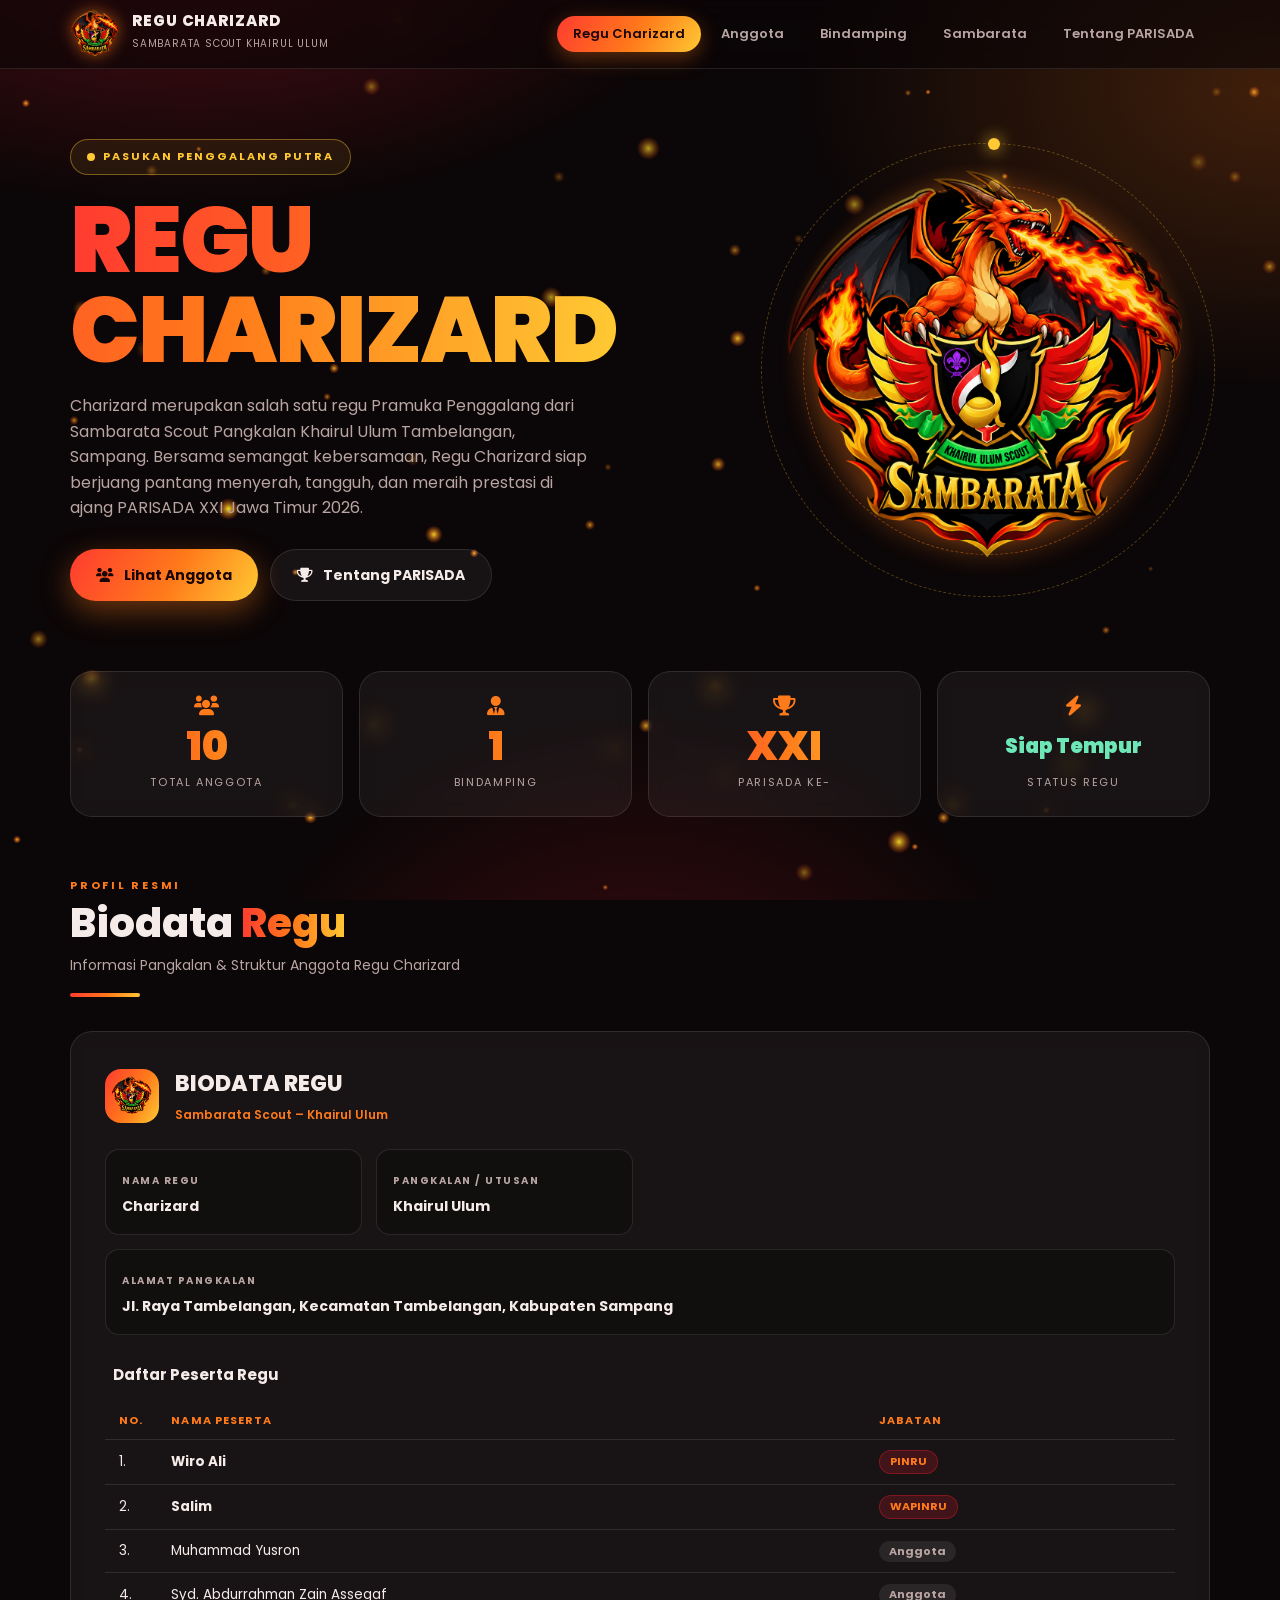
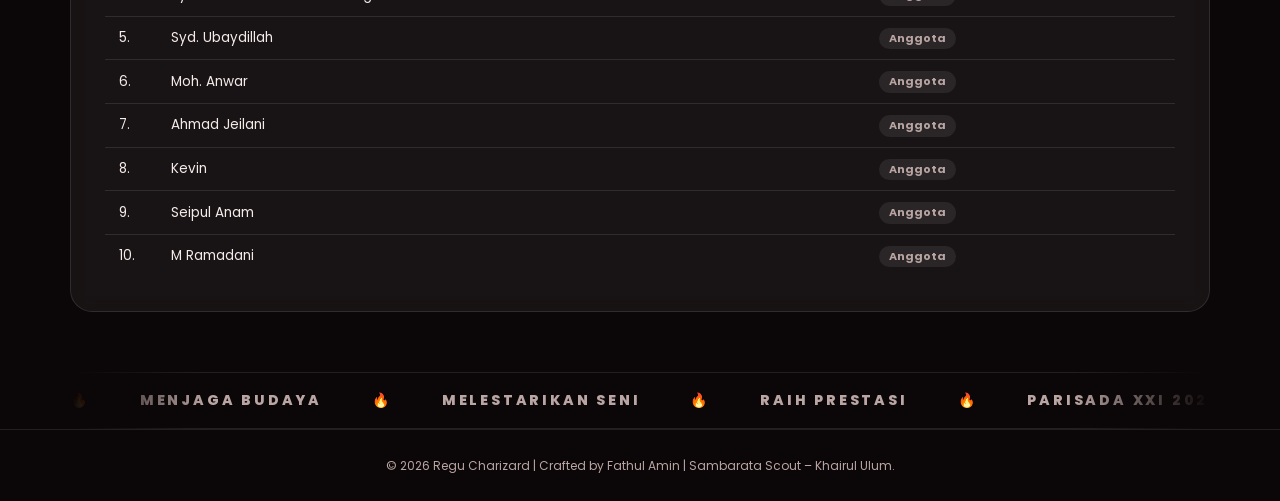
==== index.html @ d1246d8a "Initial commit website Regu Charizard" ====
<!DOCTYPE html>
<html lang="id">
<head>
<meta charset="UTF-8">
<meta name="viewport" content="width=device-width, initial-scale=1.0">
<title>Regu Charizard - PARISADA XXI</title>
<link rel="preconnect" href="https://fonts.googleapis.com">
<link rel="preconnect" href="https://fonts.gstatic.com" crossorigin>
<link href="https://fonts.googleapis.com/css2?family=Poppins:wght@400;500;600;700;800;900&display=swap" rel="stylesheet">
<link href="https://cdnjs.cloudflare.com/ajax/libs/font-awesome/6.0.0/css/all.min.css" rel="stylesheet">
<link rel="icon" type="image/png" href="assets/logo.png">
<link rel="stylesheet" href="assets/style.css">
<style>
  .regu-table {
    width: 100%;
    border-collapse: collapse;
    margin-top: 15px;
    font-size: 13.5px;
  }
  .regu-table th, .regu-table td {
    padding: 10px 14px;
    text-align: left;
    border-bottom: 1px solid var(--line);
  }
  .regu-table th {
    color: var(--orange);
    font-weight: 700;
    text-transform: uppercase;
    font-size: 11px;
    letter-spacing: 0.1em;
  }
  .regu-table tr:last-child td {
    border-bottom: none;
  }
  .regu-table .badge-role {
    display: inline-block;
    padding: 2px 10px;
    border-radius: 999px;
    font-size: 11px;
    font-weight: 700;
    background: rgba(255, 255, 255, 0.08);
    color: var(--muted);
  }
  .regu-table .pinru {
    background: rgba(225, 29, 46, 0.2);
    color: var(--orange);
    border: 1px solid rgba(225, 29, 46, 0.4);
  }
</style>
</head>
<body data-page="index.html">
<main class="wrap">
  <section class="hero">
    <div>
      <span class="badge reveal"><i></i> PASUKAN PENGGALANG PUTRA</span>
      <h1 class="reveal" style="--d:100ms"><span class="grad-text">REGU<br>CHARIZARD</span></h1>
      <p class="lead reveal" style="--d:200ms">Charizard merupakan salah satu regu Pramuka Penggalang dari Sambarata Scout
         Pangkalan Khairul Ulum Tambelangan, Sampang. Bersama semangat kebersamaan, Regu Charizard siap berjuang pantang menyerah, 
         tangguh, dan meraih prestasi di ajang PARISADA XXI Jawa Timur 2026.</p>
      <div class="cta reveal" style="--d:300ms">
        <a class="btn primary" href="anggota.html"><i class="fa-solid fa-users"></i> Lihat Anggota</a>
        <a class="btn ghost" href="parisada.html"><i class="fa-solid fa-trophy"></i> Tentang PARISADA</a>
      </div>
    </div>
    <div class="orb reveal" style="--d:200ms"><div class="glow"></div><div class="ring r1"></div><div class="ring r2"></div><img class="core logo-hero" src="assets/logo.png" alt="Logo Regu Charizard"></div>
  </section>

  <section class="stats">
    <div class="glass stat reveal"><i class="fa-solid fa-users"></i><div class="num grad-text" data-count="10">0</div><div class="lbl">Total Anggota</div></div>
    <div class="glass stat reveal" style="--d:100ms"><i class="fa-solid fa-user-tie"></i><div class="num grad-text" data-count="1">0</div><div class="lbl">Bindamping</div></div>
    <div class="glass stat reveal" style="--d:200ms"><i class="fa-solid fa-trophy"></i><div class="num grad-text">XXI</div><div class="lbl">PARISADA Ke-</div></div>
    <div class="glass stat reveal" style="--d:300ms"><i class="fa-solid fa-bolt"></i><div class="num" style="font-size:20px;line-height:40px;color:#6ee7b7">Siap Tempur</div><div class="lbl">Status Regu</div></div>
  </section>

  <!-- Section Biodata Regu -->
  <div class="sec-head reveal" style="margin-top:60px">
    <div class="eyebrow">Profil Resmi</div>
    <h2>Biodata <span class="grad-text">Regu</span></h2>
    <p>Informasi Pangkalan &amp; Struktur Anggota Regu Charizard</p>
  </div>

  <article class="glass about reveal" data-tilt="off">
    <div class="about-head">
      <div class="ico">
        <img src="assets/logo.png" alt="Logo Regu Charizard" style="width:100%; height:100%; object-fit:contain; padding:6px;">
      </div>
      <div>
        <h3>BIODATA REGU</h3>
        <span>Sambarata Scout – Khairul Ulum</span>
      </div>
    </div>

    <div class="grid facts">
      <div class="fact"><small>Nama Regu</small><b>Charizard</b></div>
      <div class="fact"><small>Pangkalan / Utusan</small><b>Khairul Ulum</b></div>
      <div class="fact" style="grid-column: 1 / -1;"><small>Alamat Pangkalan</small><b>Jl. Raya Tambelangan, Kecamatan Tambelangan, Kabupaten Sampang</b></div>
    </div>

    <div style="margin-top:28px; overflow-x:auto;">
      <h4 style="font-size:15px; font-weight:700; color:var(--text); margin-bottom:10px;"><i class="fa-solid fa-users-rectangle" style="color:var(--orange); margin-right:8px;"></i>Daftar Peserta Regu</h4>
      <table class="regu-table">
        <thead>
          <tr>
            <th style="width: 50px;">No.</th>
            <th>Nama Peserta</th>
            <th>Jabatan</th>
          </tr>
        </thead>
        <tbody>
          <tr><td>1.</td><td><b>Wiro Ali</b></td><td><span class="badge-role pinru">PINRU</span></td></tr>
          <tr><td>2.</td><td><b>Salim</b></td><td><span class="badge-role pinru">WAPINRU</span></td></tr>
          <tr><td>3.</td><td>Muhammad Yusron</td><td><span class="badge-role">Anggota</span></td></tr>
          <tr><td>4.</td><td>Syd. Abdurrahman Zain Assegaf</td><td><span class="badge-role">Anggota</span></td></tr>
          <tr><td>5.</td><td>Syd. Ubaydillah</td><td><span class="badge-role">Anggota</span></td></tr>
          <tr><td>6.</td><td>Moh. Anwar</td><td><span class="badge-role">Anggota</span></td></tr>
          <tr><td>7.</td><td>Ahmad Jeilani</td><td><span class="badge-role">Anggota</span></td></tr>
          <tr><td>8.</td><td>Kevin</td><td><span class="badge-role">Anggota</span></td></tr>
          <tr><td>9.</td><td>Seipul Anam</td><td><span class="badge-role">Anggota</span></td></tr>
          <tr><td>10.</td><td>M Ramadani</td><td><span class="badge-role">Anggota</span></td></tr>
        </tbody>
      </table>
    </div>
  </article>

  <div class="marquee"><div>
    <span><b>🔥</b>MENJAGA BUDAYA</span><span><b>🔥</b>MELESTARIKAN SENI</span><span><b>🔥</b>RAIH PRESTASI</span><span><b>🔥</b>PARISADA XXI 2026</span><span><b>🔥</b>JAWA TIMUR</span>
    <span><b>🔥</b>MENJAGA BUDAYA</span><span><b>🔥</b>MELESTARIKAN SENI</span><span><b>🔥</b>RAIH PRESTASI</span><span><b>🔥</b>PARISADA XXI 2026</span><span><b>🔥</b>JAWA TIMUR</span>
  </div></div>
</main>

<script src="assets/app.js"></script>
</body>
</html>
---- assets/style.css ----
:root{
  --bg:#0b0607; --bg2:#150a0c; --card:rgba(255,255,255,.055); --line:rgba(255,255,255,.1);
  --red:#e11d2e; --orange:#ff7a1a; --yellow:#ffc933; --text:#f5ecea; --muted:#b9a5a3;
  --grad:linear-gradient(120deg,#ff3b30,#ff7a1a 55%,#ffc933);
}
*{box-sizing:border-box;margin:0;padding:0}
html{scroll-behavior:smooth}
body{font-family:'Poppins',system-ui,sans-serif;background:var(--bg);color:var(--text);min-height:100vh;overflow-x:hidden;line-height:1.6}
body::before{content:"";position:fixed;inset:0;z-index:-2;
  background:radial-gradient(900px 500px at 15% -10%,rgba(225,29,46,.35),transparent 60%),
             radial-gradient(800px 500px at 100% 10%,rgba(255,122,26,.22),transparent 60%),
             radial-gradient(700px 600px at 50% 120%,rgba(225,29,46,.25),transparent 60%),var(--bg)}
#embers{position:fixed;inset:0;z-index:-1;pointer-events:none}
a{color:inherit;text-decoration:none}
.wrap{max-width:1180px;margin:0 auto;padding:0 20px}
.grad-text{background-image:linear-gradient(90deg,#ff3b30,#ff7a1a,#ffc933,#ff7a1a,#ff3b30);-webkit-background-clip:text;background-clip:text;color:transparent;background-size:200% auto;animation:shine 5s linear infinite}
@keyframes shine{to{background-position:200% center}}

/* progress bar */
#progress{position:fixed;top:0;left:0;height:3px;width:0;background:var(--grad);z-index:100;box-shadow:0 0 12px var(--orange)}

/* page transition */
.curtain{position:fixed;inset:0;background:var(--bg);z-index:200;pointer-events:none;animation:curtainOut .7s .05s cubic-bezier(.7,0,.2,1) forwards;transform-origin:top}
.curtain::after{content:"🔥";position:absolute;inset:0;display:grid;place-items:center;font-size:56px;animation:pulse .6s ease}
@keyframes curtainOut{to{transform:scaleY(0)}}
@keyframes pulse{0%{transform:scale(.6);opacity:0}50%{opacity:1}100%{transform:scale(1.2);opacity:0}}
.curtain.leave{animation:curtainIn .4s cubic-bezier(.7,0,.2,1) forwards;transform-origin:bottom;transform:scaleY(0)}
@keyframes curtainIn{to{transform:scaleY(1)}}

/* header */
header.nav{position:sticky;top:0;z-index:90;backdrop-filter:blur(14px);background:rgba(11,6,7,.65);border-bottom:1px solid var(--line)}
.nav .wrap{display:flex;align-items:center;justify-content:space-between;height:68px}
.brand{display:flex;align-items:center;gap:12px}
.logo{width:42px;height:42px;border-radius:50%;background:var(--grad);display:grid;place-items:center;font-size:20px;box-shadow:0 0 0 0 rgba(255,122,26,.6);animation:ring 2.4s infinite}
@keyframes ring{70%{box-shadow:0 0 0 14px rgba(255,122,26,0)}100%{box-shadow:0 0 0 0 rgba(255,122,26,0)}}
.brand b{display:block;font-weight:800;letter-spacing:.06em;font-size:15px;line-height:1.1}
.brand small{font-size:10px;color:var(--muted);letter-spacing:.08em}
.menu{display:flex;gap:4px;position:relative}
.menu a{padding:8px 16px;border-radius:999px;font-size:13px;font-weight:600;color:var(--muted);transition:.25s}
.menu a:hover{color:#fff;background:rgba(255,255,255,.07)}
.menu a.active{color:#1a0507;background:var(--grad);box-shadow:0 6px 20px rgba(255,122,26,.35)}
#burger{display:none;background:none;border:1px solid var(--line);color:#fff;width:42px;height:42px;border-radius:12px;font-size:18px;cursor:pointer}
@media(max-width:820px){
  #burger{display:block}
  .menu{position:absolute;top:76px;left:16px;right:16px;flex-direction:column;background:rgba(20,10,12,.96);border:1px solid var(--line);border-radius:18px;padding:10px;
        opacity:0;transform:translateY(-10px) scale(.98);pointer-events:none;transition:.25s}
  .menu.open{opacity:1;transform:none;pointer-events:auto}
  .menu a{padding:12px 16px;border-radius:12px}
}

main{padding:72px 0 90px}
.sec-head{margin-bottom:34px}
.sec-head .eyebrow{font-size:11px;font-weight:700;letter-spacing:.25em;color:var(--orange);text-transform:uppercase}
.sec-head h2{font-size:clamp(26px,4vw,40px);font-weight:800;line-height:1.15;margin-top:6px}
.sec-head p{color:var(--muted);font-size:14px;margin-top:8px;max-width:620px}
.sec-head::after{content:"";display:block;width:70px;height:4px;border-radius:4px;background:var(--grad);margin-top:16px;animation:grow 1s ease both}
@keyframes grow{from{width:0}}

/* glass card + glow follow */
.glass{position:relative;background:var(--card);border:1px solid var(--line);border-radius:22px;backdrop-filter:blur(10px);overflow:hidden;
  transition:transform .25s ease,border-color .3s,box-shadow .3s;transform-style:preserve-3d;will-change:transform}
.glass::before{content:"";position:absolute;inset:0;background:radial-gradient(380px circle at var(--mx,50%) var(--my,0%),rgba(255,122,26,.22),transparent 45%);opacity:0;transition:opacity .3s;pointer-events:none}
.glass:hover{border-color:rgba(255,122,26,.5);box-shadow:0 20px 50px -15px rgba(225,29,46,.45)}
.glass:hover::before{opacity:1}

/* reveal */
.reveal{opacity:0;transform:translateY(34px) scale(.97);transition:opacity .8s cubic-bezier(.2,.7,.2,1),transform .8s cubic-bezier(.2,.7,.2,1);transition-delay:var(--d,0ms)}
.reveal.in{opacity:1;transform:none}

/* HERO */
.hero{position:relative;padding:70px 0 40px;display:grid;grid-template-columns:1.2fr .8fr;gap:30px;align-items:center}
.badge{display:inline-flex;align-items:center;gap:8px;font-size:11px;font-weight:700;letter-spacing:.18em;padding:8px 16px;border-radius:999px;border:1px solid rgba(255,201,51,.4);color:var(--yellow);background:rgba(255,201,51,.08)}
.badge i{width:8px;height:8px;border-radius:50%;background:var(--yellow);animation:blink 1.4s infinite}
@keyframes blink{50%{opacity:.2}}
.hero h1{font-size:clamp(44px,8vw,92px);line-height:.98;font-weight:900;letter-spacing:-.02em;margin:20px 0 18px}
.hero p.lead{color:var(--muted);max-width:520px;font-size:16px}
.cta{display:flex;gap:12px;flex-wrap:wrap;margin-top:28px}
.btn{display:inline-flex;align-items:center;gap:10px;padding:14px 26px;border-radius:999px;font-weight:700;font-size:14px;transition:.25s;position:relative;overflow:hidden}
.btn.primary{background:var(--grad);color:#1a0507;box-shadow:0 10px 30px rgba(255,122,26,.4)}
.btn.primary:hover{transform:translateY(-3px) scale(1.03);box-shadow:0 16px 40px rgba(255,122,26,.55)}
.btn.ghost{border:1px solid var(--line);background:rgba(255,255,255,.05)}
.btn.ghost:hover{background:rgba(255,255,255,.12);transform:translateY(-3px)}
.btn::after{content:"";position:absolute;top:0;left:-120%;width:60%;height:100%;background:linear-gradient(100deg,transparent,rgba(255,255,255,.5),transparent);transform:skewX(-20deg);animation:sweep 3.5s infinite}
@keyframes sweep{to{left:160%}}

.orb{position:relative;aspect-ratio:1;max-width:420px;margin:auto;display:grid;place-items:center;width:100%}
.orb .core{font-size:clamp(110px,18vw,190px);filter:drop-shadow(0 0 40px rgba(255,122,26,.8));animation:float 4s ease-in-out infinite;z-index:2}
.orb .ring{position:absolute;border-radius:50%;border:1px dashed rgba(255,122,26,.45);animation:spin 18s linear infinite}
.orb .r1{inset:6%}.orb .r2{inset:-4%;border-color:rgba(255,201,51,.3);animation-duration:28s;animation-direction:reverse}
.orb .ring::after{content:"";position:absolute;top:-6px;left:50%;width:12px;height:12px;border-radius:50%;background:var(--yellow);box-shadow:0 0 16px var(--yellow)}
.orb .glow{position:absolute;inset:15%;border-radius:50%;background:radial-gradient(circle,rgba(255,90,20,.55),transparent 65%);filter:blur(20px);animation:breathe 3s ease-in-out infinite}
@keyframes float{50%{transform:translateY(-18px) rotate(-3deg)}}
@keyframes spin{to{transform:rotate(360deg)}}
@keyframes breathe{50%{transform:scale(1.25);opacity:.7}}

.stats{display:grid;grid-template-columns:repeat(4,1fr);gap:16px;margin-top:30px}
.stat{padding:24px;text-align:center}
.stat .num{font-size:40px;font-weight:900;line-height:1}
.stat .lbl{font-size:11px;letter-spacing:.15em;text-transform:uppercase;color:var(--muted);margin-top:8px}
.stat i{color:var(--orange);font-size:20px;margin-bottom:10px;display:block}
@media(max-width:820px){.hero{grid-template-columns:1fr;text-align:center;padding-top:30px}.hero p.lead{margin:auto}.cta{justify-content:center}.orb{max-width:260px;order:-1}.stats{grid-template-columns:repeat(2,1fr)}}

.marquee{overflow:hidden;margin-top:60px;border-block:1px solid var(--line);padding:16px 0;mask-image:linear-gradient(90deg,transparent,#000 12%,#000 88%,transparent)}
.marquee div{display:flex;gap:50px;width:max-content;animation:scroll 28s linear infinite;font-weight:800;letter-spacing:.2em;font-size:14px;color:var(--muted);white-space:nowrap}
.marquee span b{color:var(--orange);margin-right:50px}
@keyframes scroll{to{transform:translateX(-50%)}}

/* members */
.grid{display:grid;gap:22px}
.members{grid-template-columns:repeat(auto-fill,minmax(285px,1fr))}
.member .top{height:96px;padding:14px;display:flex;justify-content:space-between;align-items:flex-start;background:linear-gradient(135deg,var(--c1,#e11d2e),var(--c2,#ff7a1a))}
.member .no{font-weight:800;font-size:13px;background:rgba(0,0,0,.3);padding:3px 10px;border-radius:8px}
.member .role{font-weight:800;font-size:11px;letter-spacing:.1em;background:#fff;color:#1a0507;padding:4px 12px;border-radius:999px}
.member .body{padding:0 22px 24px;margin-top:-56px;position:relative}
.photo{width:92px;height:122px;margin:0 auto;border-radius:16px;border:3px solid #1a0d0f;background:linear-gradient(160deg,#3a1418,#1b0a0c);display:grid;place-items:center;color:var(--muted);font-size:30px;box-shadow:0 14px 30px rgba(0,0,0,.5);overflow:hidden;position:relative}
.photo img{width:100%;height:100%;object-fit:cover}
.photo small{font-size:10px;display:block;text-align:center;letter-spacing:.1em}
.member h3{text-align:center;font-size:18px;font-weight:700;margin-top:14px}
.member .sub{display:block;text-align:center;font-size:12px;color:var(--orange);font-weight:600;margin-top:2px}
.info{margin-top:16px;padding:14px;border-radius:14px;background:rgba(0,0,0,.25);border:1px solid var(--line);font-size:12.5px;color:var(--muted);display:grid;gap:10px}
.info p{display:flex;gap:10px}.info i{color:var(--orange);width:16px;margin-top:4px;text-align:center}.info strong{color:var(--text);font-weight:600}
.member.empty{opacity:.75}.member.empty h3{color:var(--muted)}

/* bindamping */
.profile{display:grid;grid-template-columns:auto 1fr;gap:36px;padding:38px;align-items:center}
.profile .photo{width:170px;height:220px;margin:0;font-size:50px}
.profile h3{font-size:clamp(24px,4vw,34px);font-weight:800;margin:10px 0 18px}
.tag{display:inline-block;font-size:11px;font-weight:700;letter-spacing:.12em;padding:6px 14px;border-radius:999px;background:rgba(225,29,46,.18);border:1px solid rgba(225,29,46,.5);color:#ff8b94}
.info.cols{grid-template-columns:1fr 1fr}.info.cols .full{grid-column:1/-1}
@media(max-width:700px){.profile{grid-template-columns:1fr;text-align:center;justify-items:center;padding:26px}.info.cols{grid-template-columns:1fr;text-align:left}}

/* sambarata */
.banner{padding:46px;background:linear-gradient(135deg,rgba(255,255,255,.05),rgba(225,29,46,.18))}
.banner .shield{font-size:60px;display:inline-block;animation:float 4s ease-in-out infinite;filter:drop-shadow(0 0 20px rgba(255,201,51,.6))}
.banner h3{font-size:clamp(22px,4vw,34px);font-weight:800;margin:14px 0}
.banner p{color:var(--muted);max-width:680px}
.motto{margin-top:30px;padding:26px;text-align:center;border-radius:18px;border:1px dashed rgba(255,201,51,.5);background:rgba(255,201,51,.06)}
.motto small{letter-spacing:.25em;font-size:11px;color:var(--muted);font-weight:700}
.motto q{display:block;font-size:clamp(18px,3vw,26px);font-style:italic;font-weight:800;margin-top:6px;color:var(--yellow);quotes:"“" "”"}
.pillars{grid-template-columns:repeat(auto-fit,minmax(220px,1fr));margin-top:26px}
.pillar{padding:26px}.pillar i{font-size:26px;color:var(--orange);margin-bottom:12px;display:block}.pillar h4{font-weight:700}.pillar p{font-size:13px;color:var(--muted)}

/* parisada */
.about{padding:34px}
.about .ico{width:54px;height:54px;border-radius:16px;background:var(--grad);display:grid;place-items:center;font-size:22px;color:#1a0507}
.about-head{display:flex;gap:16px;align-items:center;margin-bottom:16px}
.about-head h3{font-size:22px;font-weight:800}.about-head span{font-size:12px;color:var(--orange);font-weight:600}
.about p{color:var(--muted);font-size:14.5px}
.facts{grid-template-columns:repeat(auto-fit,minmax(210px,1fr));margin-top:22px;gap:14px}
.fact{padding:16px;border-radius:14px;background:rgba(0,0,0,.25);border:1px solid var(--line)}
.fact small{font-size:10px;letter-spacing:.15em;text-transform:uppercase;color:var(--muted);font-weight:700}.fact b{display:block;font-size:14px;margin-top:4px}
.timeline{position:relative;margin-top:20px;padding-left:34px}
.timeline::before{content:"";position:absolute;left:11px;top:6px;bottom:6px;width:2px;background:linear-gradient(var(--orange),rgba(255,122,26,0));}
.tl{position:relative;margin-bottom:26px}
.tl::before{content:"";position:absolute;left:-30px;top:30px;width:14px;height:14px;border-radius:50%;background:var(--bg);border:3px solid var(--orange)}
.tl.now::before{background:var(--yellow);border-color:var(--yellow);animation:ring 2s infinite;box-shadow:0 0 0 0 rgba(255,201,51,.6)}
.tl .glass{padding:24px;display:flex;justify-content:space-between;gap:20px;flex-wrap:wrap;align-items:center}
.tl.now .glass{border-color:rgba(255,201,51,.6);background:linear-gradient(135deg,rgba(255,122,26,.18),rgba(255,255,255,.05))}
.year{font-weight:900;font-size:13px;letter-spacing:.14em;color:var(--orange)}
.tl h4{font-size:22px;font-weight:800;margin:2px 0}
.tl .meta{font-size:12.5px;color:var(--muted)}
.chips{display:flex;gap:8px;flex-wrap:wrap}
.chip{font-size:12px;font-weight:700;padding:7px 14px;border-radius:999px;border:1px solid var(--line);background:rgba(255,255,255,.06)}
.chip.gold{background:rgba(255,201,51,.14);border-color:rgba(255,201,51,.5);color:var(--yellow)}
.chip.red{background:rgba(225,29,46,.16);border-color:rgba(225,29,46,.5);color:#ff8b94}
.chip.blue{background:rgba(70,140,255,.14);border-color:rgba(70,140,255,.45);color:#9cc2ff}
.chip.live{background:rgba(52,211,153,.14);border-color:rgba(52,211,153,.5);color:#6ee7b7}
.chip .fa-spinner{animation:spin 1s linear infinite;margin-right:6px}

footer{border-top:1px solid var(--line);padding:26px 0;text-align:center;color:var(--muted);font-size:12px}
@media(prefers-reduced-motion:reduce){*{animation-duration:.01ms!important;animation-iteration-count:1!important;transition-duration:.01ms!important}.reveal{opacity:1;transform:none}}

/* logo */
.logo{background:none;padding:0;width:50px;height:50px;border-radius:0;animation:none;box-shadow:none}
.logo img{width:100%;height:100%;object-fit:contain;display:block;filter:drop-shadow(0 0 8px rgba(255,122,26,.6));transition:transform .4s}
.brand:hover .logo img{transform:scale(1.12) rotate(-4deg)}
.orb .core.logo-hero{width:100%;height:auto;aspect-ratio:1;object-fit:contain;font-size:0;
  mask-image:radial-gradient(closest-side,#000 82%,transparent 100%);-webkit-mask-image:radial-gradient(closest-side,#000 82%,transparent 100%);
  filter:drop-shadow(0 0 30px rgba(255,122,26,.6))}
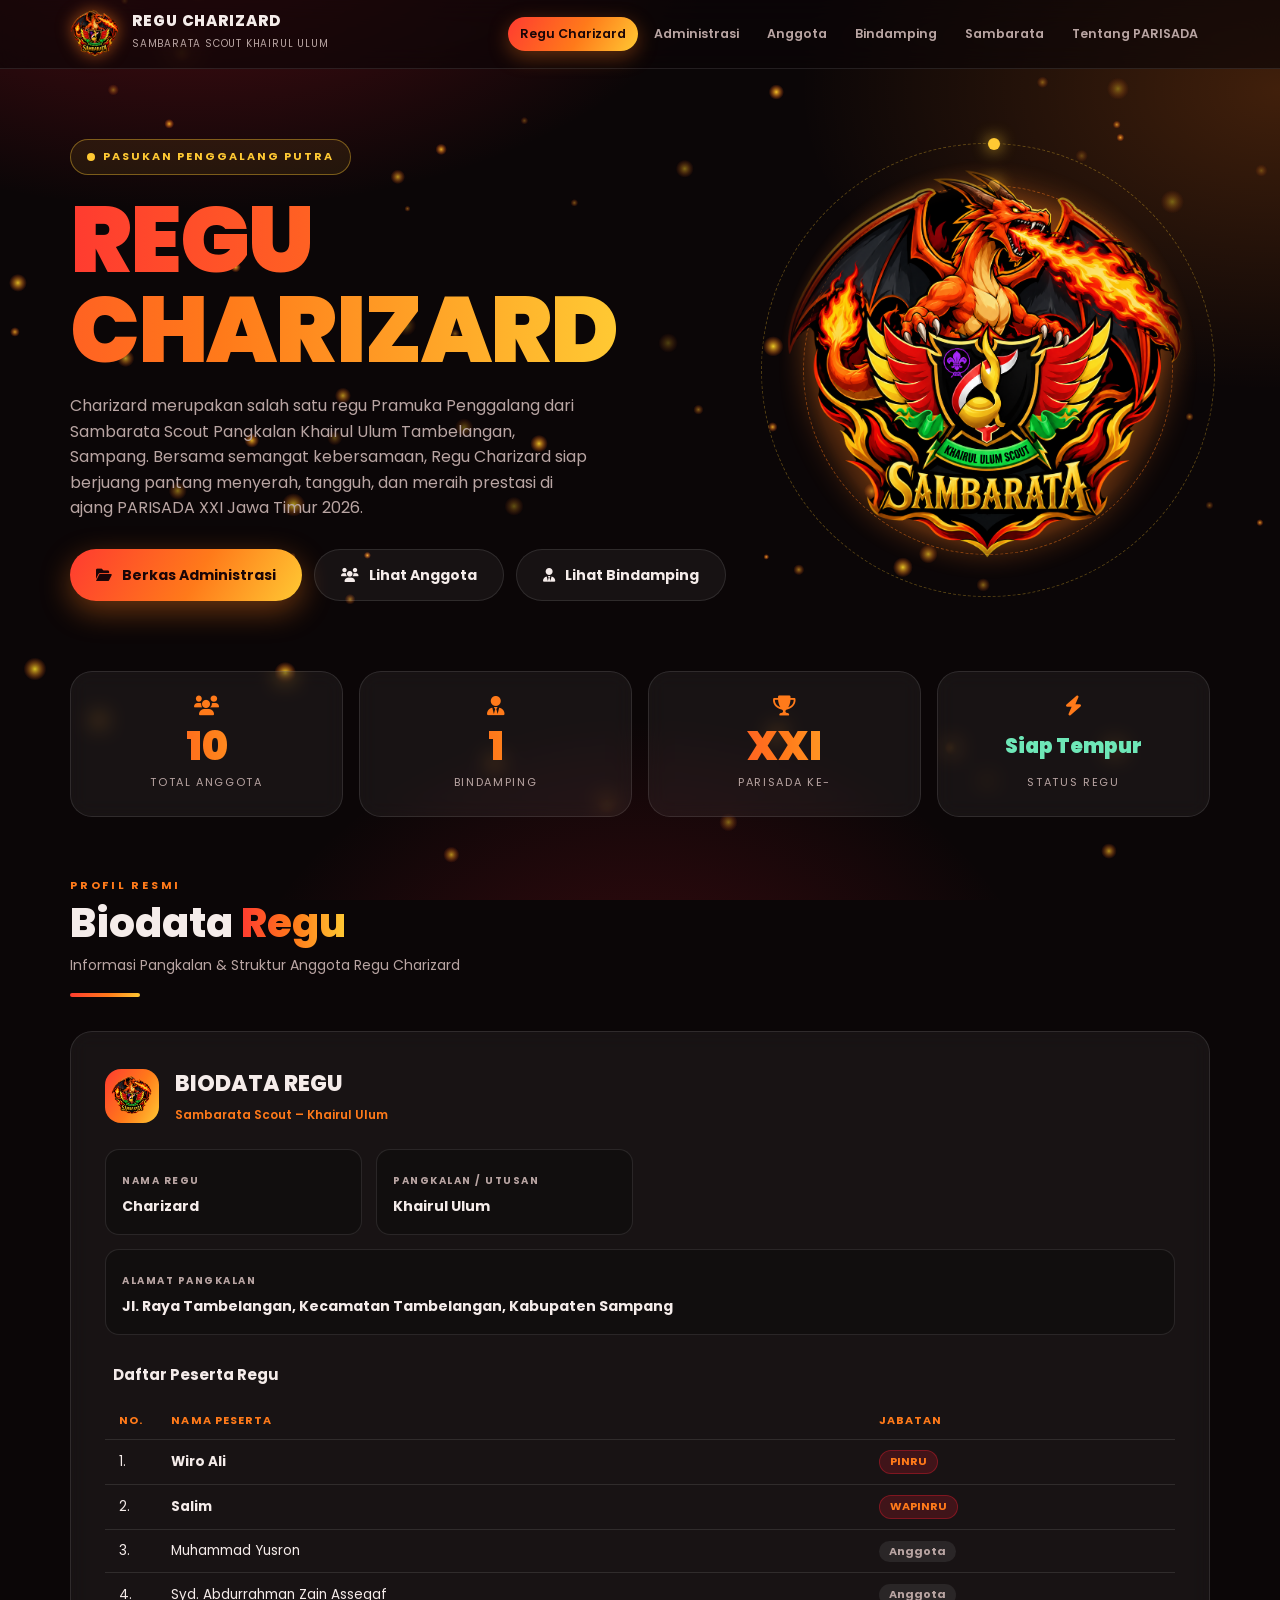
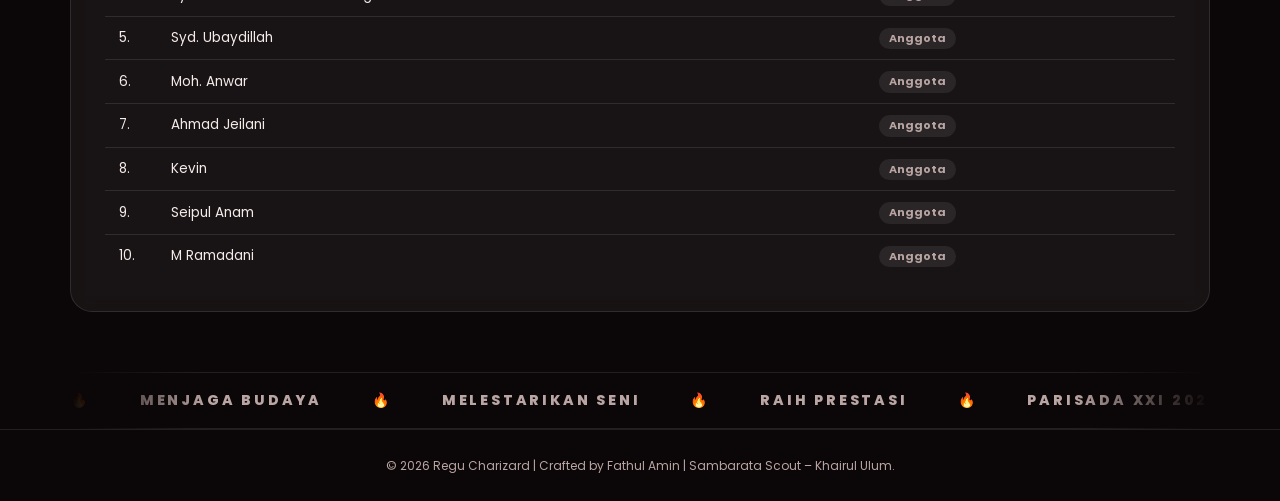
==== commit 821fcd84: "Update" ====
--- a/index.html
+++ b/index.html
@@ -57,10 +57,18 @@
       <p class="lead reveal" style="--d:200ms">Charizard merupakan salah satu regu Pramuka Penggalang dari Sambarata Scout
          Pangkalan Khairul Ulum Tambelangan, Sampang. Bersama semangat kebersamaan, Regu Charizard siap berjuang pantang menyerah, 
          tangguh, dan meraih prestasi di ajang PARISADA XXI Jawa Timur 2026.</p>
+      
       <div class="cta reveal" style="--d:300ms">
-        <a class="btn primary" href="anggota.html"><i class="fa-solid fa-users"></i> Lihat Anggota</a>
-        <a class="btn ghost" href="parisada.html"><i class="fa-solid fa-trophy"></i> Tentang PARISADA</a>
+        <a class="btn primary" href="administrasi.html"><i class="fa-solid fa-folder-open"></i> Berkas Administrasi</a>
+        <a class="btn ghost" href="anggota.html"><i class="fa-solid fa-users"></i> Lihat Anggota</a>
+        <a class="btn ghost" href="bindamping.html"><i class="fa-solid fa-user-tie"></i> Lihat Bindamping</a>
       </div>
+
+      <!-- Teks Petunjuk Khusus Layar HP -->
+     <p class="mobile-menu-hint reveal" style="--d:400ms">
+      <i class="fa-solid fa-circle-info"></i> Akses menu lainnya dengan menekan ikon garis 3 di pojok kanan atas pada portal ini.
+    </p>
+    
     </div>
     <div class="orb reveal" style="--d:200ms"><div class="glow"></div><div class="ring r1"></div><div class="ring r2"></div><img class="core logo-hero" src="assets/logo.png" alt="Logo Regu Charizard"></div>
   </section>
--- a/assets/style.css
+++ b/assets/style.css
@@ -27,25 +27,97 @@
 .curtain.leave{animation:curtainIn .4s cubic-bezier(.7,0,.2,1) forwards;transform-origin:bottom;transform:scaleY(0)}
 @keyframes curtainIn{to{transform:scaleY(1)}}
 
-/* header */
+/* HEADER & NAVBAR NAVIGATION */
 header.nav{position:sticky;top:0;z-index:90;backdrop-filter:blur(14px);background:rgba(11,6,7,.65);border-bottom:1px solid var(--line)}
-.nav .wrap{display:flex;align-items:center;justify-content:space-between;height:68px}
+.nav .wrap{display:flex;align-items:center;justify-content:space-between;height:68px;position:relative}
 .brand{display:flex;align-items:center;gap:12px}
-.logo{width:42px;height:42px;border-radius:50%;background:var(--grad);display:grid;place-items:center;font-size:20px;box-shadow:0 0 0 0 rgba(255,122,26,.6);animation:ring 2.4s infinite}
-@keyframes ring{70%{box-shadow:0 0 0 14px rgba(255,122,26,0)}100%{box-shadow:0 0 0 0 rgba(255,122,26,0)}}
+.logo{width:50px;height:50px;background:none;padding:0;border-radius:0;animation:none;box-shadow:none}
+.logo img{width:100%;height:100%;object-fit:contain;display:block;filter:drop-shadow(0 0 8px rgba(255,122,26,.6));transition:transform .4s}
+.brand:hover .logo img{transform:scale(1.12) rotate(-4deg)}
 .brand b{display:block;font-weight:800;letter-spacing:.06em;font-size:15px;line-height:1.1}
 .brand small{font-size:10px;color:var(--muted);letter-spacing:.08em}
-.menu{display:flex;gap:4px;position:relative}
-.menu a{padding:8px 16px;border-radius:999px;font-size:13px;font-weight:600;color:var(--muted);transition:.25s}
-.menu a:hover{color:#fff;background:rgba(255,255,255,.07)}
-.menu a.active{color:#1a0507;background:var(--grad);box-shadow:0 6px 20px rgba(255,122,26,.35)}
-#burger{display:none;background:none;border:1px solid var(--line);color:#fff;width:42px;height:42px;border-radius:12px;font-size:18px;cursor:pointer}
-@media(max-width:820px){
-  #burger{display:block}
-  .menu{position:absolute;top:76px;left:16px;right:16px;flex-direction:column;background:rgba(20,10,12,.96);border:1px solid var(--line);border-radius:18px;padding:10px;
-        opacity:0;transform:translateY(-10px) scale(.98);pointer-events:none;transition:.25s}
-  .menu.open{opacity:1;transform:none;pointer-events:auto}
-  .menu a{padding:12px 16px;border-radius:12px}
+
+/* Menu Tampilan Laptop (Desktop) */
+.menu {
+  display: flex;
+  gap: 4px;
+  align-items: center;
+}
+
+.menu a {
+  white-space: nowrap;
+  padding: 7px 12px;
+  border-radius: 999px;
+  font-size: 12.5px;
+  font-weight: 600;
+  color: var(--muted);
+  transition: .25s;
+}
+
+.menu a:hover {
+  color: #fff;
+  background: rgba(255,255,255,.07);
+}
+
+.menu a.active {
+  color: #1a0507;
+  background: var(--grad);
+  box-shadow: 0 6px 20px rgba(255,122,26,.35);
+}
+
+/* Sembunyikan Tombol Burger di Layar Laptop */
+#burger {
+  display: none !important;
+  background: none;
+  border: 1px solid var(--line);
+  color: #fff;
+  width: 42px;
+  height: 42px;
+  border-radius: 12px;
+  font-size: 18px;
+  cursor: pointer;
+}
+
+/* Tampilan Responsif Layar HP & Tablet (< 880px) */
+@media (max-width: 880px) {
+  /* Munculkan Tombol Garis 3 (Burger) di HP */
+  #burger {
+    display: flex !important;
+    align-items: center;
+    justify-content: center;
+  }
+
+  /* Menu Dropdown Tersembunyi di HP Sebelum Diklik */
+  .menu {
+    position: absolute;
+    top: 74px;
+    left: 16px;
+    right: 16px;
+    flex-direction: column;
+    background: rgba(20, 10, 12, 0.98);
+    border: 1px solid var(--line);
+    border-radius: 18px;
+    padding: 10px;
+    opacity: 0;
+    transform: translateY(-10px) scale(.98);
+    pointer-events: none;
+    transition: .25s;
+    box-shadow: 0 10px 30px rgba(0,0,0,0.5);
+  }
+
+  /* Menu Terbuka Saat Tombol Garis 3 Diklik */
+  .menu.open {
+    opacity: 1;
+    transform: none;
+    pointer-events: auto;
+  }
+
+  .menu a {
+    padding: 12px 16px;
+    border-radius: 12px;
+    width: 100%;
+    text-align: left;
+  }
 }
 
 main{padding:72px 0 90px}
@@ -105,7 +177,7 @@
 .marquee span b{color:var(--orange);margin-right:50px}
 @keyframes scroll{to{transform:translateX(-50%)}}
 
-/* members */
+/* MEMBERS */
 .grid{display:grid;gap:22px}
 .members{grid-template-columns:repeat(auto-fill,minmax(285px,1fr))}
 .member .top{height:96px;padding:14px;display:flex;justify-content:space-between;align-items:flex-start;background:linear-gradient(135deg,var(--c1,#e11d2e),var(--c2,#ff7a1a))}
@@ -121,7 +193,7 @@
 .info p{display:flex;gap:10px}.info i{color:var(--orange);width:16px;margin-top:4px;text-align:center}.info strong{color:var(--text);font-weight:600}
 .member.empty{opacity:.75}.member.empty h3{color:var(--muted)}
 
-/* bindamping */
+/* BINDAMPING */
 .profile{display:grid;grid-template-columns:auto 1fr;gap:36px;padding:38px;align-items:center}
 .profile .photo{width:170px;height:220px;margin:0;font-size:50px}
 .profile h3{font-size:clamp(24px,4vw,34px);font-weight:800;margin:10px 0 18px}
@@ -129,7 +201,7 @@
 .info.cols{grid-template-columns:1fr 1fr}.info.cols .full{grid-column:1/-1}
 @media(max-width:700px){.profile{grid-template-columns:1fr;text-align:center;justify-items:center;padding:26px}.info.cols{grid-template-columns:1fr;text-align:left}}
 
-/* sambarata */
+/* SAMBARATA */
 .banner{padding:46px;background:linear-gradient(135deg,rgba(255,255,255,.05),rgba(225,29,46,.18))}
 .banner .shield{font-size:60px;display:inline-block;animation:float 4s ease-in-out infinite;filter:drop-shadow(0 0 20px rgba(255,201,51,.6))}
 .banner h3{font-size:clamp(22px,4vw,34px);font-weight:800;margin:14px 0}
@@ -140,7 +212,7 @@
 .pillars{grid-template-columns:repeat(auto-fit,minmax(220px,1fr));margin-top:26px}
 .pillar{padding:26px}.pillar i{font-size:26px;color:var(--orange);margin-bottom:12px;display:block}.pillar h4{font-weight:700}.pillar p{font-size:13px;color:var(--muted)}
 
-/* parisada */
+/* PARISADA */
 .about{padding:34px}
 .about .ico{width:54px;height:54px;border-radius:16px;background:var(--grad);display:grid;place-items:center;font-size:22px;color:#1a0507}
 .about-head{display:flex;gap:16px;align-items:center;margin-bottom:16px}
@@ -170,10 +242,34 @@
 footer{border-top:1px solid var(--line);padding:26px 0;text-align:center;color:var(--muted);font-size:12px}
 @media(prefers-reduced-motion:reduce){*{animation-duration:.01ms!important;animation-iteration-count:1!important;transition-duration:.01ms!important}.reveal{opacity:1;transform:none}}
 
-/* logo */
-.logo{background:none;padding:0;width:50px;height:50px;border-radius:0;animation:none;box-shadow:none}
-.logo img{width:100%;height:100%;object-fit:contain;display:block;filter:drop-shadow(0 0 8px rgba(255,122,26,.6));transition:transform .4s}
-.brand:hover .logo img{transform:scale(1.12) rotate(-4deg)}
 .orb .core.logo-hero{width:100%;height:auto;aspect-ratio:1;object-fit:contain;font-size:0;
   mask-image:radial-gradient(closest-side,#000 82%,transparent 100%);-webkit-mask-image:radial-gradient(closest-side,#000 82%,transparent 100%);
   filter:drop-shadow(0 0 30px rgba(255,122,26,.6))}
+
+  /* Teks Petunjuk Khusus Layar HP */
+.mobile-menu-hint {
+  display: none;
+}
+
+@media (max-width: 880px) {
+  .mobile-menu-hint {
+    display: flex;
+    align-items: center;
+    gap: 10px;
+    margin-top: 18px;
+    font-size: 12px;
+    color: var(--yellow);
+    background: rgba(255, 201, 51, 0.08);
+    border: 1px dashed rgba(254, 0, 0, 0.989);
+    padding: 10px 14px;
+    border-radius: 12px;
+    line-height: 1.5;
+    text-align: left;
+  }
+  
+  .mobile-menu-hint i {
+    color: var(--orange);
+    font-size: 15px;
+    flex-shrink: 0;
+  }
+}
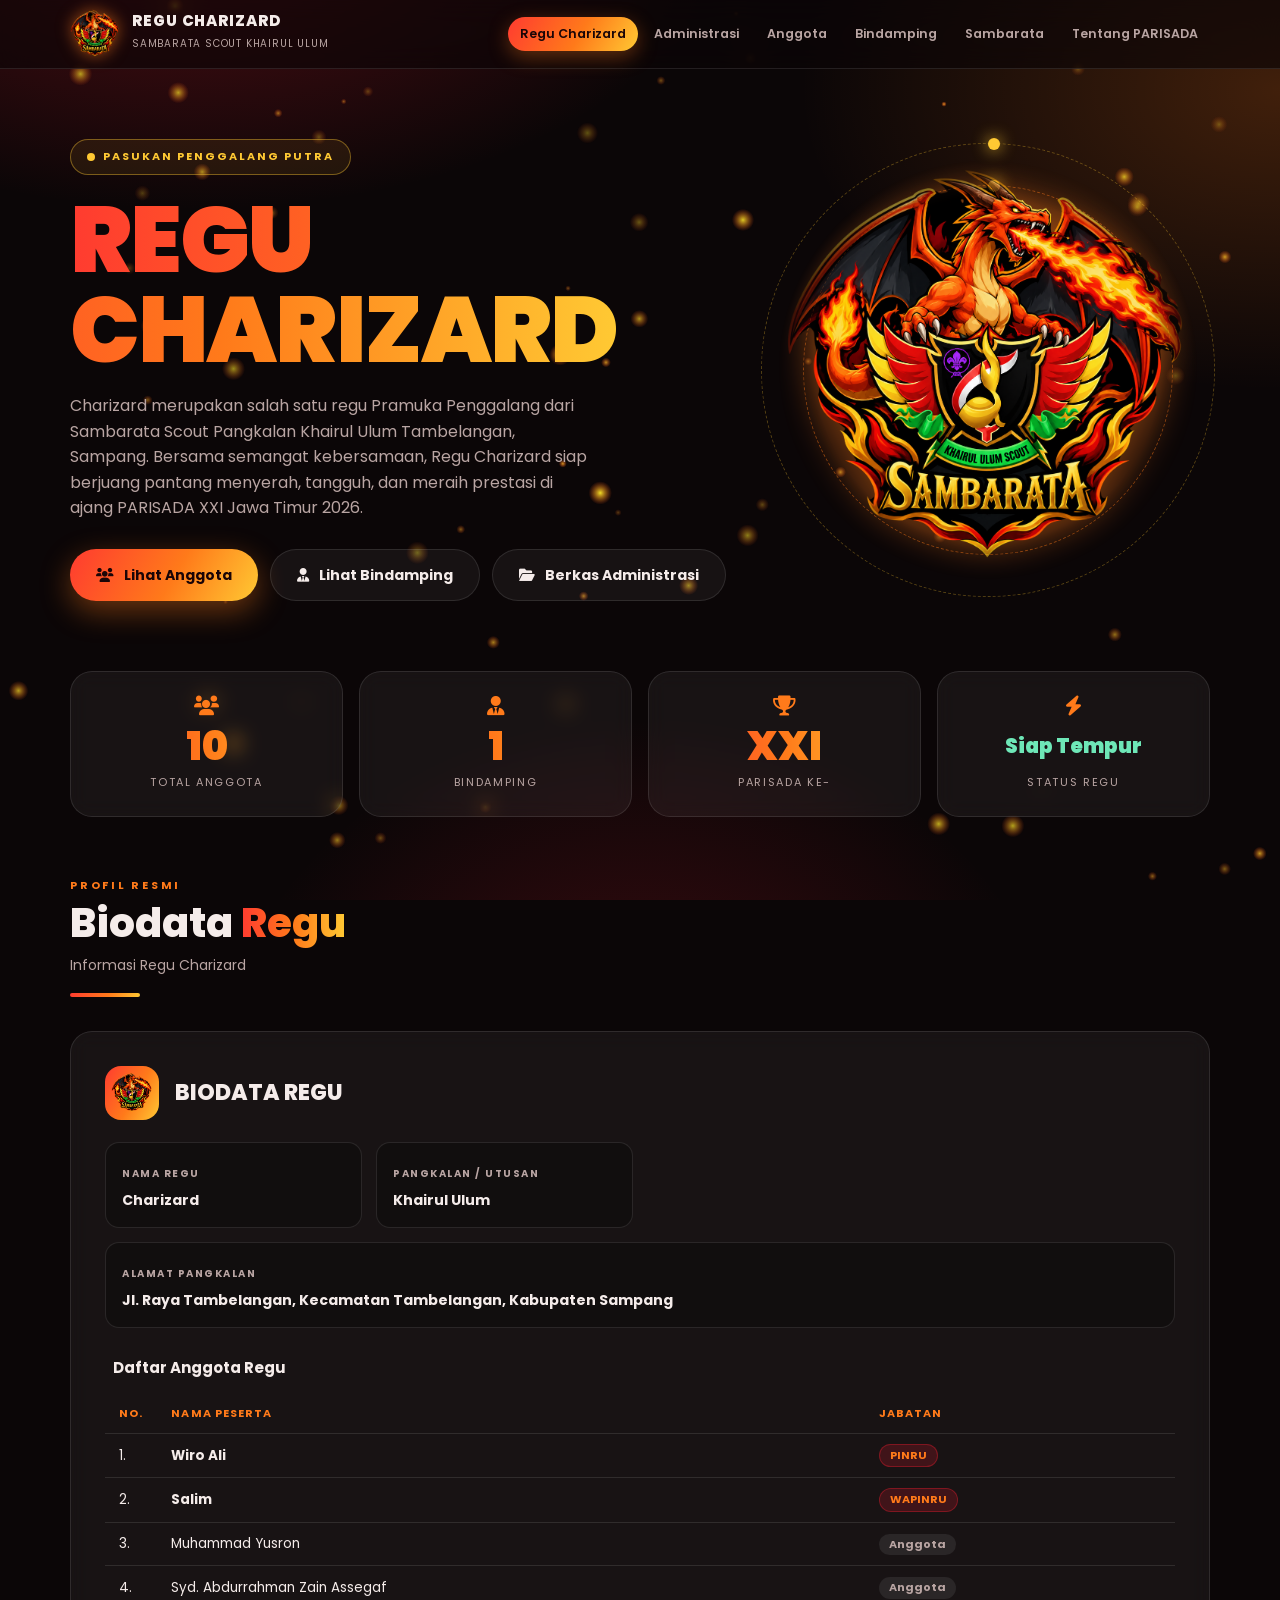
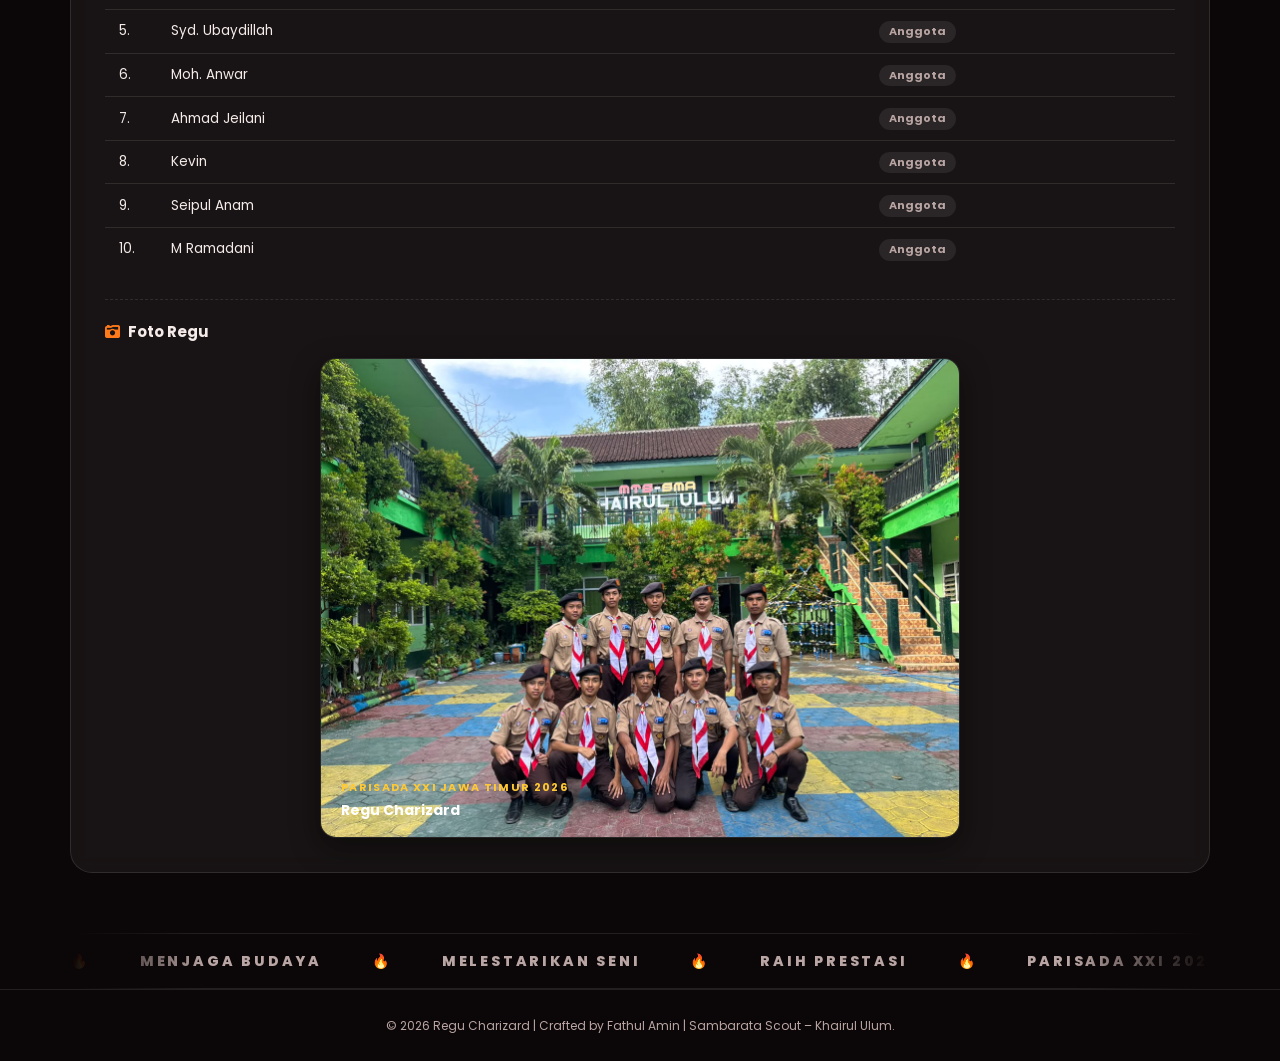
==== commit bdecae2a: "Update nambah foto regu" ====
--- a/index.html
+++ b/index.html
@@ -46,6 +46,66 @@
     color: var(--orange);
     border: 1px solid rgba(225, 29, 46, 0.4);
   }
+
+  /* Styling Foto Kebersamaan Regu (Presisi Ukuran 3R / 1280x960) */
+  .regu-photo-wrap {
+    margin-top: 28px;
+    padding-top: 20px;
+    border-top: 1px dashed var(--line);
+  }
+  .regu-photo-title {
+    font-size: 15px;
+    font-weight: 700;
+    color: var(--text);
+    margin-bottom: 14px;
+    display: flex;
+    align-items: center;
+    gap: 8px;
+  }
+  .regu-photo-title i {
+    color: var(--orange);
+  }
+  .regu-photo-card {
+    position: relative;
+    border-radius: 16px;
+    overflow: hidden;
+    border: 1px solid var(--line);
+    background: rgba(0, 0, 0, 0.4);
+    box-shadow: 0 10px 30px rgba(0, 0, 0, 0.4);
+    max-width: 640px;
+    margin: 0 auto;
+  }
+  .regu-photo-card img {
+    width: 100%;
+    height: auto;
+    aspect-ratio: 4 / 3;
+    object-fit: cover;
+    display: block;
+    transition: transform 0.5s cubic-bezier(0.2, 0.7, 0.2, 1);
+  }
+  .regu-photo-card:hover img {
+    transform: scale(1.03);
+  }
+  .regu-photo-caption {
+    position: absolute;
+    bottom: 0;
+    inset-x: 0;
+    padding: 16px 20px;
+    display: flex;
+    flex-direction: column;
+    gap: 2px;
+  }
+  .regu-photo-caption span {
+    font-size: 11px;
+    letter-spacing: 0.12em;
+    text-transform: uppercase;
+    color: var(--yellow);
+    font-weight: 700;
+  }
+  .regu-photo-caption b {
+    font-size: 14px;
+    color: #fff;
+  }
 </style>
 </head>
 <body data-page="index.html">
@@ -59,15 +119,15 @@
          tangguh, dan meraih prestasi di ajang PARISADA XXI Jawa Timur 2026.</p>
       
       <div class="cta reveal" style="--d:300ms">
-        <a class="btn primary" href="administrasi.html"><i class="fa-solid fa-folder-open"></i> Berkas Administrasi</a>
-        <a class="btn ghost" href="anggota.html"><i class="fa-solid fa-users"></i> Lihat Anggota</a>
+        <a class="btn primary" href="anggota.html"><i class="fa-solid fa-users"></i> Lihat Anggota</a>
         <a class="btn ghost" href="bindamping.html"><i class="fa-solid fa-user-tie"></i> Lihat Bindamping</a>
+        <a class="btn ghost" href="administrasi.html"><i class="fa-solid fa-folder-open"></i> Berkas Administrasi</a>
       </div>
 
       <!-- Teks Petunjuk Khusus Layar HP -->
-     <p class="mobile-menu-hint reveal" style="--d:400ms">
-      <i class="fa-solid fa-circle-info"></i> Akses menu lainnya dengan menekan ikon garis 3 di pojok kanan atas pada portal ini.
-    </p>
+      <p class="mobile-menu-hint reveal" style="--d:400ms">
+        <i class="fa-solid fa-circle-info"></i> Akses menu lainnya dengan menekan ikon garis 3 di pojok kanan atas pada portal ini.
+      </p>
     
     </div>
     <div class="orb reveal" style="--d:200ms"><div class="glow"></div><div class="ring r1"></div><div class="ring r2"></div><img class="core logo-hero" src="assets/logo.png" alt="Logo Regu Charizard"></div>
@@ -84,7 +144,7 @@
   <div class="sec-head reveal" style="margin-top:60px">
     <div class="eyebrow">Profil Resmi</div>
     <h2>Biodata <span class="grad-text">Regu</span></h2>
-    <p>Informasi Pangkalan &amp; Struktur Anggota Regu Charizard</p>
+    <p>Informasi Regu Charizard</p>
   </div>
 
   <article class="glass about reveal" data-tilt="off">
@@ -94,7 +154,6 @@
       </div>
       <div>
         <h3>BIODATA REGU</h3>
-        <span>Sambarata Scout – Khairul Ulum</span>
       </div>
     </div>
 
@@ -105,7 +164,7 @@
     </div>
 
     <div style="margin-top:28px; overflow-x:auto;">
-      <h4 style="font-size:15px; font-weight:700; color:var(--text); margin-bottom:10px;"><i class="fa-solid fa-users-rectangle" style="color:var(--orange); margin-right:8px;"></i>Daftar Peserta Regu</h4>
+      <h4 style="font-size:15px; font-weight:700; color:var(--text); margin-bottom:10px;"><i class="fa-solid fa-users-rectangle" style="color:var(--orange); margin-right:8px;"></i>Daftar Anggota Regu</h4>
       <table class="regu-table">
         <thead>
           <tr>
@@ -128,6 +187,20 @@
         </tbody>
       </table>
     </div>
+
+    <!-- Foto Kebersamaan Regu -->
+    <div class="regu-photo-wrap">
+      <h4 class="regu-photo-title">
+        <i class="fa-solid fa-camera-retro"></i> Foto Regu
+      </h4>
+      <div class="regu-photo-card">
+        <img src="assets/foto-regu.jpeg" alt="Foto Kebersamaan Regu Charizard PARISADA XXI">
+        <div class="regu-photo-caption">
+          <span>PARISADA XXI Jawa Timur 2026</span>
+          <b>Regu Charizard</b>
+        </div>
+      </div>
+    </div>
   </article>
 
   <div class="marquee"><div>
